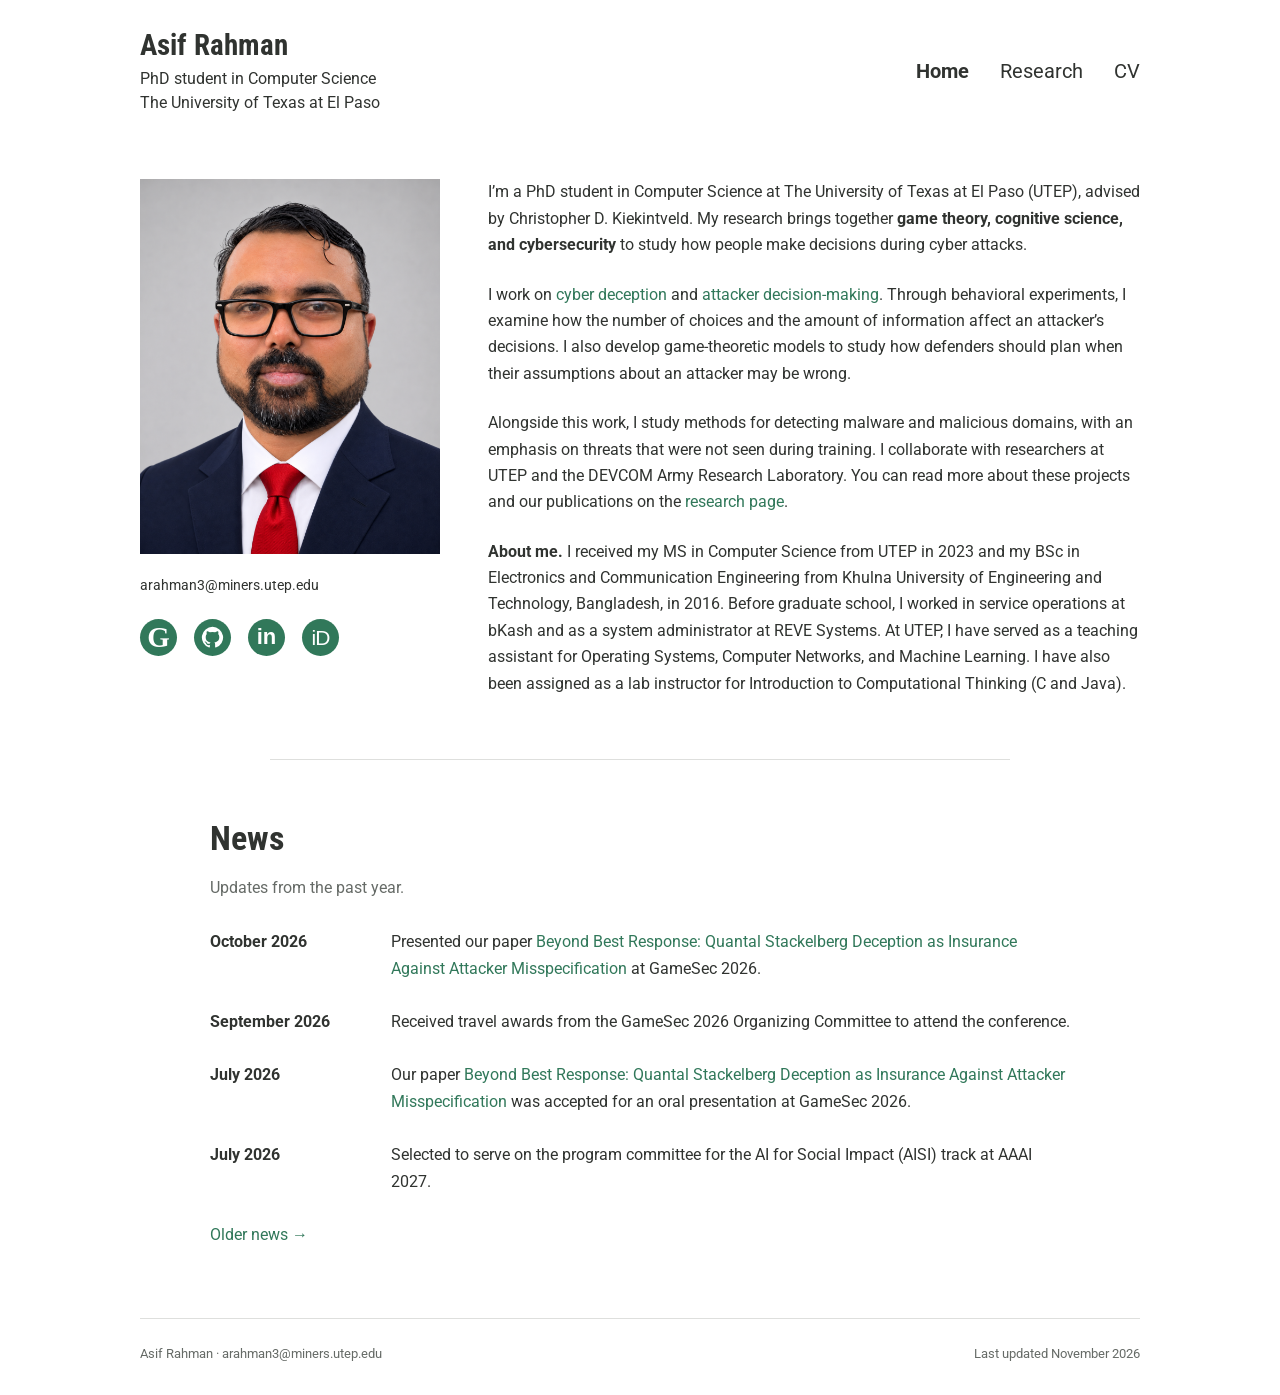
==== index.html @ eb742c4e "Add files via upload" ====
<!doctype html>
<html lang="en">
<head>
  <meta charset="utf-8">
  <meta name="viewport" content="width=device-width, initial-scale=1">
  <title>Asif Rahman | Computer Science, UTEP</title>
  <meta name="description" content="Asif Rahman is a PhD student at UTEP studying cyber deception, game theory, and attacker decision-making.">
  <meta name="author" content="Asif Rahman">
  <link rel="canonical" href="https://asifrahman.is-a.dev/">
  <meta name="theme-color" content="#31785a">
  <link rel="icon" href="assets/favicon.svg" type="image/svg+xml">
  <link rel="stylesheet" href="fonts.css">
  <link rel="stylesheet" href="style.css">
  <script src="assets/news-data.js" defer></script>
  <script src="assets/news.js" defer></script>
</head>
<body>
<a class="skip-link" href="#main">Skip to content</a>
<div class="site-width">
  <header class="site-header">
    <div><a class="site-name" href="index.html">Asif Rahman</a>
      <p class="site-description">PhD student in Computer Science<br>The University of Texas at El Paso</p></div>
    <nav aria-label="Main navigation"><ul class="primary-nav"><li><a href="index.html" aria-current="page">Home</a></li><li><a href="research.html">Research</a></li><li><a href="cv.html">CV</a></li></ul></nav>
  </header>
<main id="main">
  <h1 class="visually-hidden">Asif Rahman — Home</h1>
  <section class="intro" aria-label="About me">
    <aside class="profile" aria-label="Photo and contact links">
      <img class="portrait" src="assets/asif-rahman-formal.png" width="1122" height="1402" alt="Portrait of Asif Rahman wearing black glasses, a navy suit, white shirt, and red tie" fetchpriority="high">
      <a class="email" href="mailto:arahman3@miners.utep.edu">arahman3@miners.utep.edu</a>
      <div class="social-links" aria-label="Academic and professional profiles">
        <a href="https://scholar.google.com/citations?user=FfLKS8AAAAAJ" aria-label="Google Scholar" title="Google Scholar"><span class="scholar-icon" aria-hidden="true">G</span></a>
        <a href="https://github.com/ucchol" aria-label="GitHub" title="GitHub"><svg viewBox="0 0 24 24" aria-hidden="true"><path d="M12 .9a11.1 11.1 0 0 0-3.51 21.63c.55.1.76-.24.76-.54v-2.07c-3.1.67-3.76-1.32-3.76-1.32-.51-1.29-1.24-1.64-1.24-1.64-1.01-.69.08-.68.08-.68 1.12.08 1.71 1.15 1.71 1.15 1 1.7 2.61 1.21 3.25.93.1-.72.39-1.21.71-1.49-2.48-.28-5.09-1.24-5.09-5.52 0-1.22.44-2.22 1.15-3-.12-.28-.5-1.42.11-2.96 0 0 .94-.3 3.05 1.14a10.6 10.6 0 0 1 5.55 0c2.12-1.44 3.05-1.14 3.05-1.14.61 1.54.23 2.68.11 2.96.72.78 1.15 1.78 1.15 3 0 4.29-2.62 5.23-5.11 5.51.4.35.75 1.03.75 2.08v3.05c0 .3.2.65.77.54A11.1 11.1 0 0 0 12 .9Z"/></svg></a>
        <a href="https://www.linkedin.com/in/asif5028/" aria-label="LinkedIn" title="LinkedIn"><span class="linkedin-icon" aria-hidden="true">in</span></a>
        <a href="https://orcid.org/0009-0004-4939-2065" aria-label="ORCID" title="ORCID"><span class="orcid-icon" aria-hidden="true">iD</span></a>
      </div>
    </aside>
    <div class="bio">
      <!-- Edit the biography here. Research and publication details are on research.html. -->
      <p>I’m a PhD student in Computer Science at The University of Texas at El Paso (UTEP), advised by Christopher D. Kiekintveld. My research brings together <strong>game theory, cognitive science, and cybersecurity</strong> to study how people make decisions during cyber attacks.</p>
      <p>I work on <a href="research.html#deception">cyber deception</a> and <a href="research.html#cognition">attacker decision-making</a>. Through behavioral experiments, I examine how the number of choices and the amount of information affect an attacker’s decisions. I also develop game-theoretic models to study how defenders should plan when their assumptions about an attacker may be wrong.</p>
      <p>Alongside this work, I study methods for detecting malware and malicious domains, with an emphasis on threats that were not seen during training. I collaborate with researchers at UTEP and the DEVCOM Army Research Laboratory. You can read more about these projects and our publications on the <a href="research.html">research page</a>.</p>
      <p><strong>About me.</strong> I received my MS in Computer Science from UTEP in 2023 and my BSc in Electronics and Communication Engineering from Khulna University of Engineering and Technology, Bangladesh, in 2016. Before graduate school, I worked in service operations at bKash and as a system administrator at REVE Systems. At UTEP, I have served as a teaching assistant for Operating Systems, Computer Networks, and Machine Learning. I have also been assigned as a lab instructor for Introduction to Computational Thinking (C and Java).</p>
    </div>
  </section>
  <hr class="section-rule">
  <section class="news-section" aria-labelledby="news-heading" id="news">
    <h2 id="news-heading">News</h2>
    <p class="news-intro">Updates from the past year.</p>
<ul class="news-list" data-news-view="recent">
  <li><time datetime="2026-10">October 2026</time><p>Presented our paper <a href="https://link.springer.com/chapter/10.1007/978-3-032-40367-4_14">Beyond Best Response: Quantal Stackelberg Deception as Insurance Against Attacker Misspecification</a> at GameSec 2026.</p></li>
  <li><time datetime="2026-09">September 2026</time><p>Received travel awards from the GameSec 2026 Organizing Committee to attend the conference.</p></li>
  <li><time datetime="2026-07-22">July 2026</time><p>Our paper <a href="https://link.springer.com/chapter/10.1007/978-3-032-40367-4_14">Beyond Best Response: Quantal Stackelberg Deception as Insurance Against Attacker Misspecification</a> was accepted for an oral presentation at GameSec 2026.</p></li>
  <li><time datetime="2026-07-13">July 2026</time><p>Selected to serve on the program committee for the AI for Social Impact (AISI) track at AAAI 2027.</p></li>
</ul>
    <p class="news-archive-link"><a href="older-news.html">Older news →</a></p>
  </section>
</main>
  <footer class="site-footer" id="contact">
    <p>Asif Rahman · <a href="mailto:arahman3@miners.utep.edu">arahman3@miners.utep.edu</a></p>
    <p>Last updated November 2026</p>
  </footer>
</div>
</body>
</html>
---- fonts.css ----
@font-face {
  font-family: 'Site Roboto';
  font-style: normal;
  font-weight: 400;
  font-stretch: normal;
  font-display: swap;
  src: url(assets/roboto-regular.ttf) format('truetype');
}
@font-face {
  font-family: 'Site Roboto';
  font-style: normal;
  font-weight: 700;
  font-stretch: normal;
  font-display: swap;
  src: url(assets/roboto-bold.ttf) format('truetype');
}
@font-face {
  font-family: 'Site Condensed';
  font-style: normal;
  font-weight: 700;
  font-display: swap;
  src: url(assets/roboto-condensed-bold.ttf) format('truetype');
}
---- style.css ----
/* Shared layout. Edit the colors and spacing here. */
:root {
  --ink: #303330;
  --muted: #666b67;
  --green: #31785a;
  --line: #dedfdd;
}
* { box-sizing: border-box; }
html { scroll-padding-top: 28px; }
body { margin: 0; color: var(--ink); background: #fff; font-family: "Site Roboto", Arial, Helvetica, sans-serif; font-size: 16px; line-height: 1.65; }
a { color: var(--green); text-decoration: none; text-underline-offset: .18em; }
a:hover { text-decoration: underline; }
a:focus-visible, summary:focus-visible { outline: 2px solid var(--green); outline-offset: 5px; }
p { margin: 0 0 22px; }
strong { font-weight: 700; }
img { display: block; max-width: 100%; }
.site-width { width: min(100% - 56px, 1000px); margin-inline: auto; }
.site-header { display: flex; justify-content: space-between; align-items: center; gap: 36px; padding-top: 27px; margin-bottom: 64px; }
.site-name { display: inline-block; font-family: "Site Condensed", "Arial Narrow", Arial, sans-serif; font-size: 29px; font-weight: 700; line-height: 1.25; color: var(--ink); }
.site-name:hover { text-decoration: none; color: var(--green); }
.site-description { margin: 4px 0 0; font-size: 16px; line-height: 1.5; }
.primary-nav { display: flex; align-items: center; gap: 31px; flex-shrink: 0; padding: 0; margin: 0; list-style: none; }
.primary-nav a { color: var(--ink); font-size: 20px; line-height: 1.4; }
.primary-nav a[aria-current="page"] { font-weight: 700; }
.primary-nav a:hover { color: var(--green); }
.skip-link { position: absolute; left: 20px; top: -100px; padding: 8px 16px; background: #fff; z-index: 10; }
.skip-link:focus { top: 8px; }
.visually-hidden { position: absolute; width: 1px; height: 1px; overflow: hidden; clip-path: inset(50%); white-space: nowrap; }
.intro { display: grid; grid-template-columns: 300px minmax(0, 1fr); gap: 48px; align-items: start; }
.portrait { width: 300px; height: auto; }
.email { display: inline-block; margin-top: 20px; font-size: 14px; color: var(--ink); overflow-wrap: anywhere; }
.social-links { display: flex; gap: 17px; margin-top: 20px; }
.social-links a { width: 37px; height: 37px; display: inline-flex; align-items: center; justify-content: center; border-radius: 50%; background: var(--green); color: white; }
.social-links a:hover { background: #225b42; text-decoration: none; }
.social-links svg { width: 23px; height: 23px; fill: currentColor; }
.scholar-icon { font-family: Georgia, serif; font-size: 29px; font-weight: 700; line-height: 1; }
.linkedin-icon { font-family: Arial, sans-serif; font-size: 22px; font-weight: 700; line-height: 1; }
.orcid-icon { font-family: Arial, sans-serif; font-size: 21px; line-height: 1; letter-spacing: -1px; }
.bio p { margin-bottom: 23px; }
.bio p:last-child { margin-bottom: 0; }
.section-rule { max-width: 740px; margin: 62px auto 58px; border: 0; border-top: 1px solid var(--line); }
h1, h2 { font-family: "Site Condensed", "Arial Narrow", Arial, sans-serif; font-weight: 700; line-height: 1.2; }
h1 { font-size: 40px; margin: 0 0 26px; }
h2 { font-size: 34px; margin: 0 0 28px; }
h3 { font-size: 18px; line-height: 1.5; margin: 0 0 8px; }
.news-section { max-width: 860px; margin: 0 auto; }
.news-list { list-style: none; margin: 0; padding: 0; }
.news-list li { display: grid; grid-template-columns: 145px minmax(0, 1fr); gap: 36px; padding: 0 0 27px; }
.news-list time { font-weight: 700; }
.news-list p { margin: 0; }
.news-list .news-empty { display: block; }
.news-intro { color: var(--muted); margin: -12px 0 28px; }
.news-archive-link { margin: 0; }
.text-link { display: inline-block; margin-top: 4px; }
.site-footer { border-top: 1px solid var(--line); margin-top: 70px; padding: 24px 0 30px; display: flex; gap: 20px; justify-content: space-between; color: var(--muted); font-size: 13px; }
.site-footer p { margin: 0; }
.site-footer a { color: var(--muted); }
.reading-width { max-width: 860px; margin-inline: auto; }
.section-nav { display: flex; flex-wrap: wrap; gap: 12px 26px; margin: 28px 0 38px; padding-bottom: 22px; border-bottom: 1px solid var(--line); }
.research-themes { margin-bottom: 48px; }
.research-themes p { margin-bottom: 23px; }
.publication-year { font-size: 26px; color: var(--muted); margin-top: 36px; margin-bottom: 22px; }
.publication { margin-bottom: 32px; scroll-margin-top: 28px; }
.publication h3 { font-size: 18px; margin-bottom: 7px; }
.publication p { margin-bottom: 3px; }
.venue { font-style: italic; }
.paper-links { display: flex; flex-wrap: wrap; gap: 18px; margin-top: 7px; font-size: 15px; }
.publication-section > h2 { margin-bottom: 14px; }
.publication-section > p { margin-bottom: 24px; }
.projects-section { border-top: 1px solid var(--line); padding-top: 42px; margin-top: 48px; }
.project { margin-bottom: 28px; }
.project h3 { font-size: 18px; }
.project p { margin-bottom: 5px; }
.cv-download { margin-bottom: 36px; }
.cv-section { margin-top: 38px; }
.cv-section h2 { font-size: 28px; margin-bottom: 22px; }
.cv-row { display: grid; grid-template-columns: 145px minmax(0, 1fr); gap: 30px; margin-bottom: 24px; }
.cv-row time, .cv-date { color: var(--muted); }
.cv-row p { margin: 0; }
.service-list { padding-left: 19px; }
.service-list li { margin-bottom: 8px; }
.back-link { display: inline-block; margin-top: 20px; }
@media (min-width: 1400px) {
  .site-header { margin-bottom: 68px; }
}
@media (max-width: 800px) {
  .site-header { align-items: flex-start; gap: 25px; }
  .primary-nav { gap: 20px; padding-top: 8px; }
  .primary-nav a { font-size: 18px; }
  .site-description { max-width: 340px; }
  .intro { grid-template-columns: 240px minmax(0, 1fr); gap: 32px; }
  .portrait { width: 240px; height: auto; }
  .email { font-size: 12px; }
  .news-list li { grid-template-columns: 130px minmax(0, 1fr); gap: 22px; }
}
@media (max-width: 620px) {
  .site-width { width: calc(100% - 40px); }
  .site-header { display: block; padding-top: 24px; margin-bottom: 34px; }
  .site-name { font-size: 29px; }
  .site-description { max-width: 340px; font-size: 15px; }
  .primary-nav { margin-top: 22px; padding: 0; gap: 12px 21px; flex-wrap: wrap; }
  .primary-nav a { font-size: 17px; }
  .intro { display: block; }
  .profile { max-width: 300px; margin: 0 auto 34px; }
  .portrait { width: 300px; height: auto; }
  .email { font-size: 14px; }
  .bio { font-size: 16px; }
  .section-rule { margin: 40px auto 35px; }
  h1 { font-size: 34px; }
  h2 { font-size: 31px; }
  .news-list li { display: block; padding-bottom: 24px; }
  .news-list time { display: block; margin-bottom: 5px; font-size: 15px; }
  .site-footer { display: block; margin-top: 40px; padding-top: 20px; }
  .site-footer p + p { margin-top: 6px; }
  .cv-row { display: block; }
  .cv-row time, .cv-date { display: block; margin-bottom: 3px; font-size: 15px; }
  .section-nav { gap: 10px 19px; }
}
@media print {
  .site-width { width: 100%; }
  .site-header { margin-bottom: 30px; }
  .primary-nav, .social-links, .skip-link, .section-nav, .cv-download { display: none; }
  body { font-size: 11pt; }
  a { color: inherit; text-decoration: none; }
  .publication, .cv-row { break-inside: avoid; }
  .site-footer { margin-top: 30px; }
}
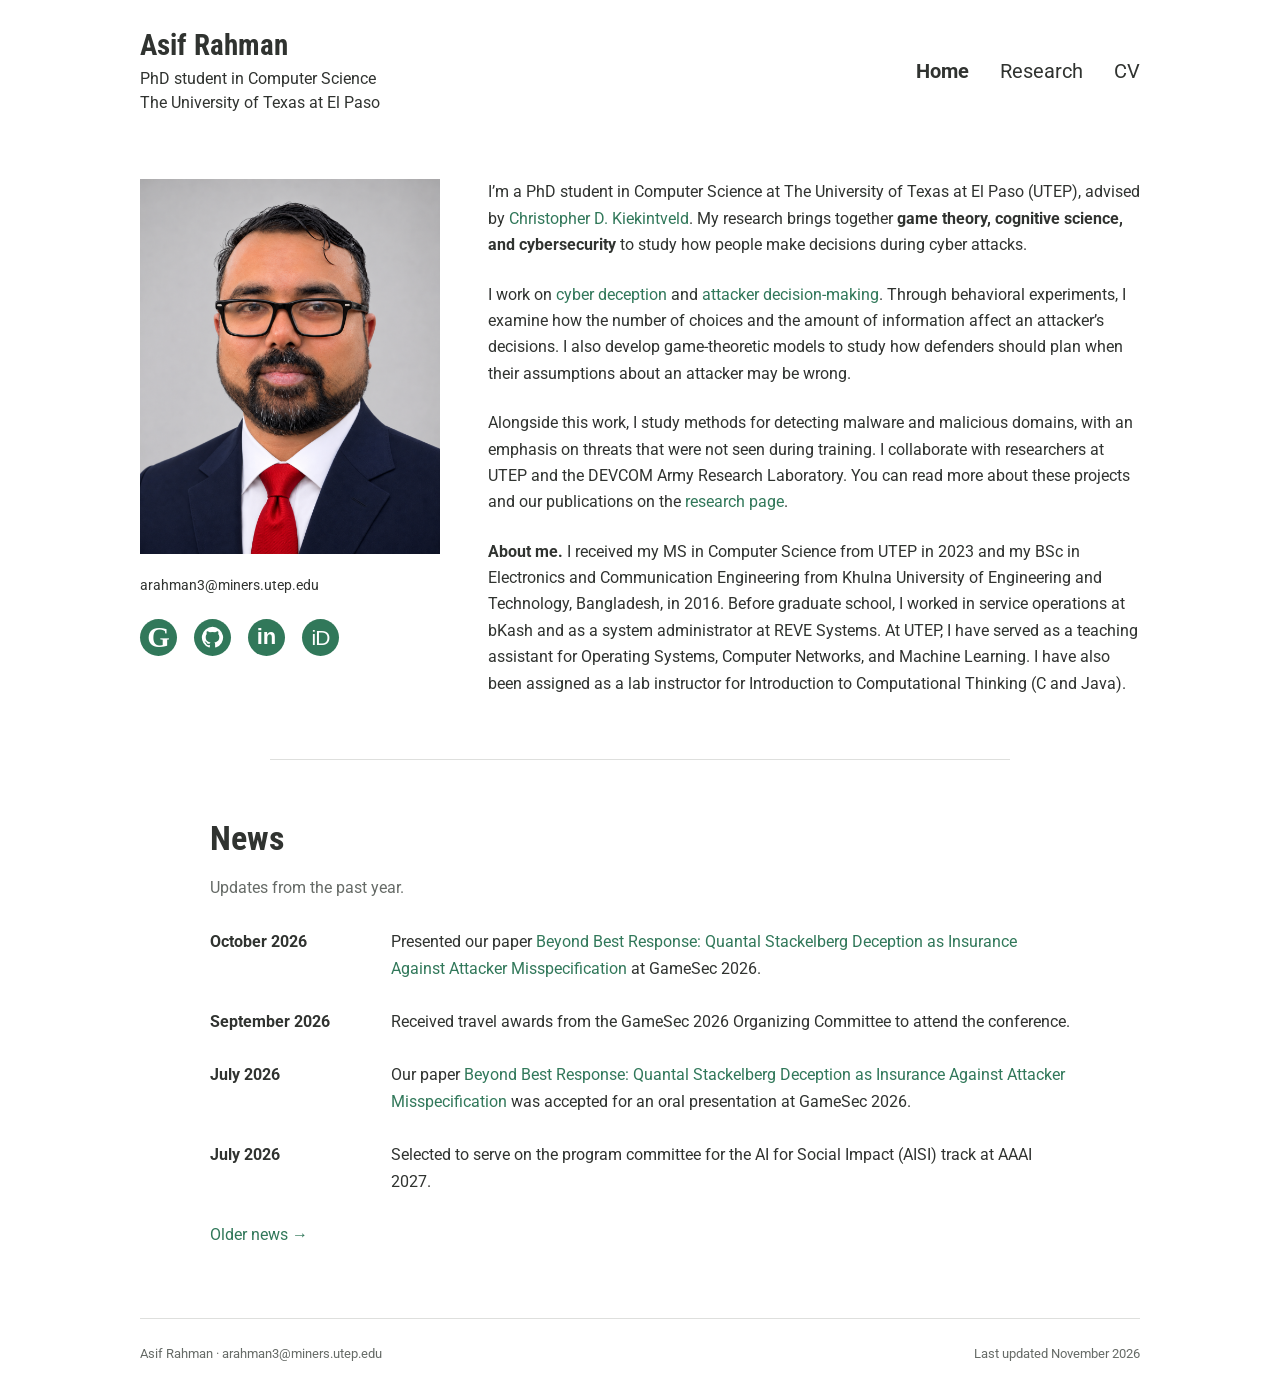
==== commit b5363cdf: "Add hyperlink to advisor's name in biography" ====
--- a/index.html
+++ b/index.html
@@ -37,7 +37,7 @@
     </aside>
     <div class="bio">
       <!-- Edit the biography here. Research and publication details are on research.html. -->
-      <p>I’m a PhD student in Computer Science at The University of Texas at El Paso (UTEP), advised by Christopher D. Kiekintveld. My research brings together <strong>game theory, cognitive science, and cybersecurity</strong> to study how people make decisions during cyber attacks.</p>
+      <p>I’m a PhD student in Computer Science at The University of Texas at El Paso (UTEP), advised by <a href="https://www.cs.utep.edu/kiekintveld/">Christopher D. Kiekintveld</a>. My research brings together <strong>game theory, cognitive science, and cybersecurity</strong> to study how people make decisions during cyber attacks.</p>
       <p>I work on <a href="research.html#deception">cyber deception</a> and <a href="research.html#cognition">attacker decision-making</a>. Through behavioral experiments, I examine how the number of choices and the amount of information affect an attacker’s decisions. I also develop game-theoretic models to study how defenders should plan when their assumptions about an attacker may be wrong.</p>
       <p>Alongside this work, I study methods for detecting malware and malicious domains, with an emphasis on threats that were not seen during training. I collaborate with researchers at UTEP and the DEVCOM Army Research Laboratory. You can read more about these projects and our publications on the <a href="research.html">research page</a>.</p>
       <p><strong>About me.</strong> I received my MS in Computer Science from UTEP in 2023 and my BSc in Electronics and Communication Engineering from Khulna University of Engineering and Technology, Bangladesh, in 2016. Before graduate school, I worked in service operations at bKash and as a system administrator at REVE Systems. At UTEP, I have served as a teaching assistant for Operating Systems, Computer Networks, and Machine Learning. I have also been assigned as a lab instructor for Introduction to Computational Thinking (C and Java).</p>
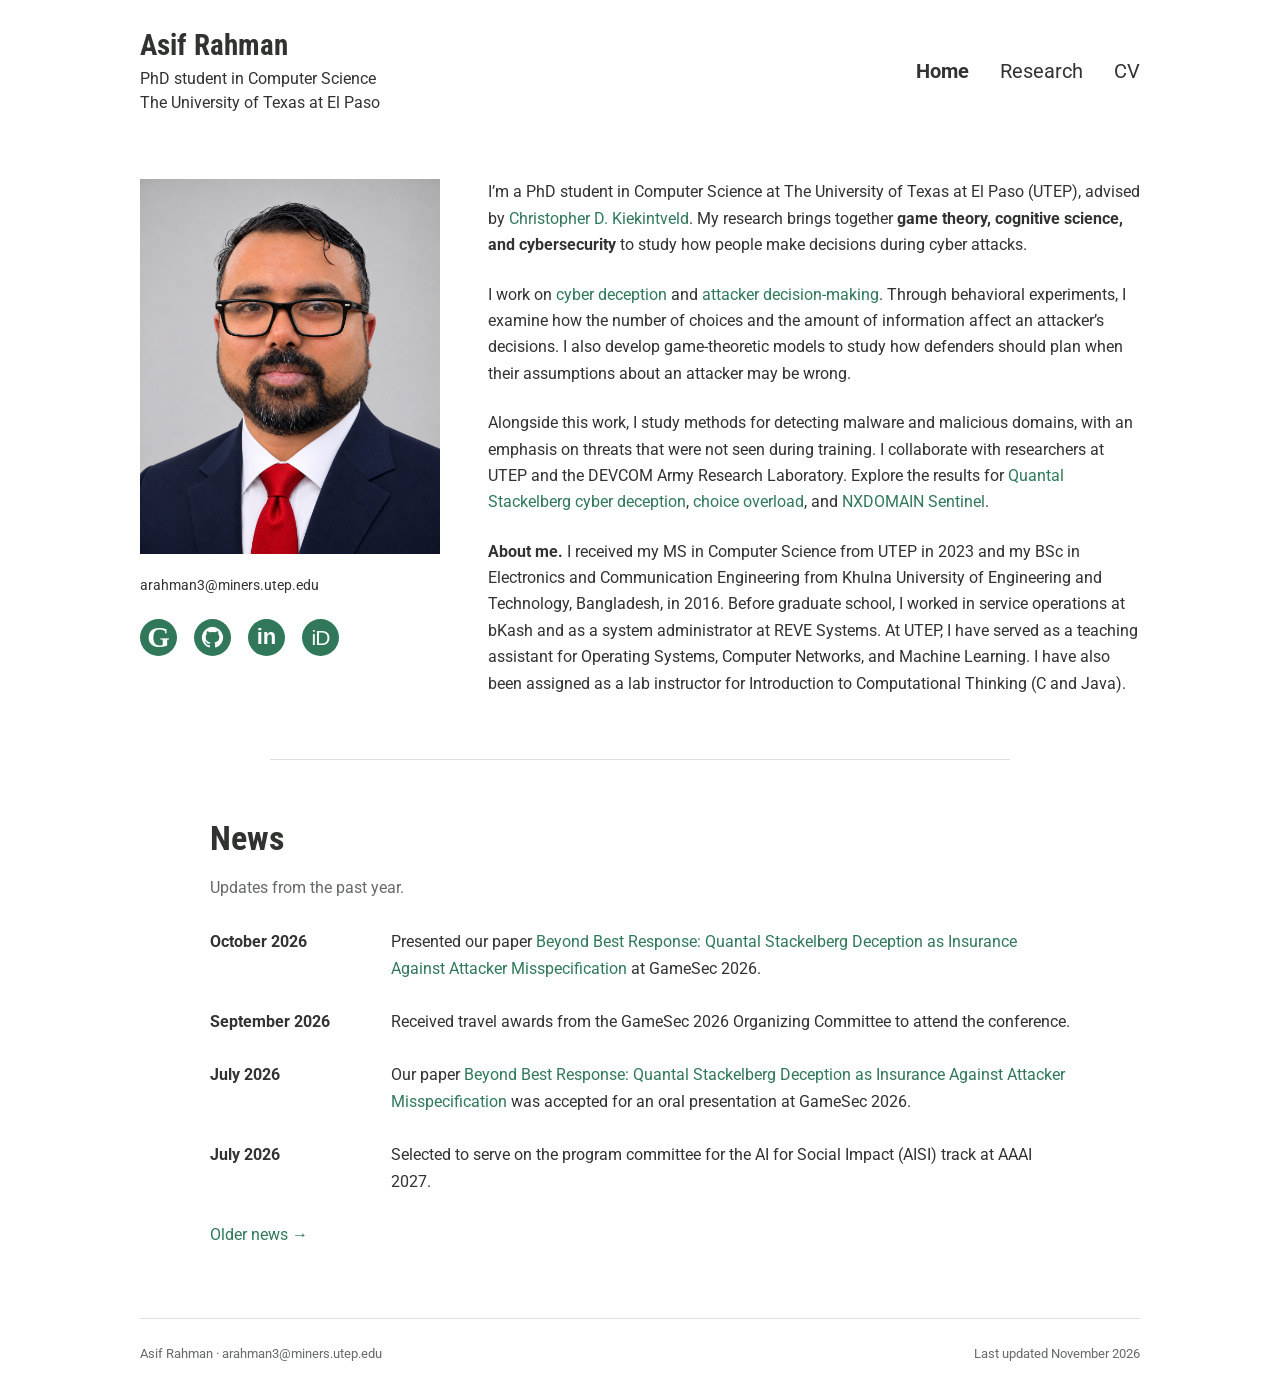
==== commit e2a813fd: "Showcase results from three research projects" ====
--- a/index.html
+++ b/index.html
@@ -39,7 +39,7 @@
       <!-- Edit the biography here. Research and publication details are on research.html. -->
       <p>I’m a PhD student in Computer Science at The University of Texas at El Paso (UTEP), advised by <a href="https://www.cs.utep.edu/kiekintveld/">Christopher D. Kiekintveld</a>. My research brings together <strong>game theory, cognitive science, and cybersecurity</strong> to study how people make decisions during cyber attacks.</p>
       <p>I work on <a href="research.html#deception">cyber deception</a> and <a href="research.html#cognition">attacker decision-making</a>. Through behavioral experiments, I examine how the number of choices and the amount of information affect an attacker’s decisions. I also develop game-theoretic models to study how defenders should plan when their assumptions about an attacker may be wrong.</p>
-      <p>Alongside this work, I study methods for detecting malware and malicious domains, with an emphasis on threats that were not seen during training. I collaborate with researchers at UTEP and the DEVCOM Army Research Laboratory. You can read more about these projects and our publications on the <a href="research.html">research page</a>.</p>
+      <p>Alongside this work, I study methods for detecting malware and malicious domains, with an emphasis on threats that were not seen during training. I collaborate with researchers at UTEP and the DEVCOM Army Research Laboratory. Explore the results for <a href="research.html#qse">Quantal Stackelberg cyber deception</a>, <a href="research.html#choice-overload">choice overload</a>, and <a href="research.html#nxdomain">NXDOMAIN Sentinel</a>.</p>
       <p><strong>About me.</strong> I received my MS in Computer Science from UTEP in 2023 and my BSc in Electronics and Communication Engineering from Khulna University of Engineering and Technology, Bangladesh, in 2016. Before graduate school, I worked in service operations at bKash and as a system administrator at REVE Systems. At UTEP, I have served as a teaching assistant for Operating Systems, Computer Networks, and Machine Learning. I have also been assigned as a lab instructor for Introduction to Computational Thinking (C and Java).</p>
     </div>
   </section>
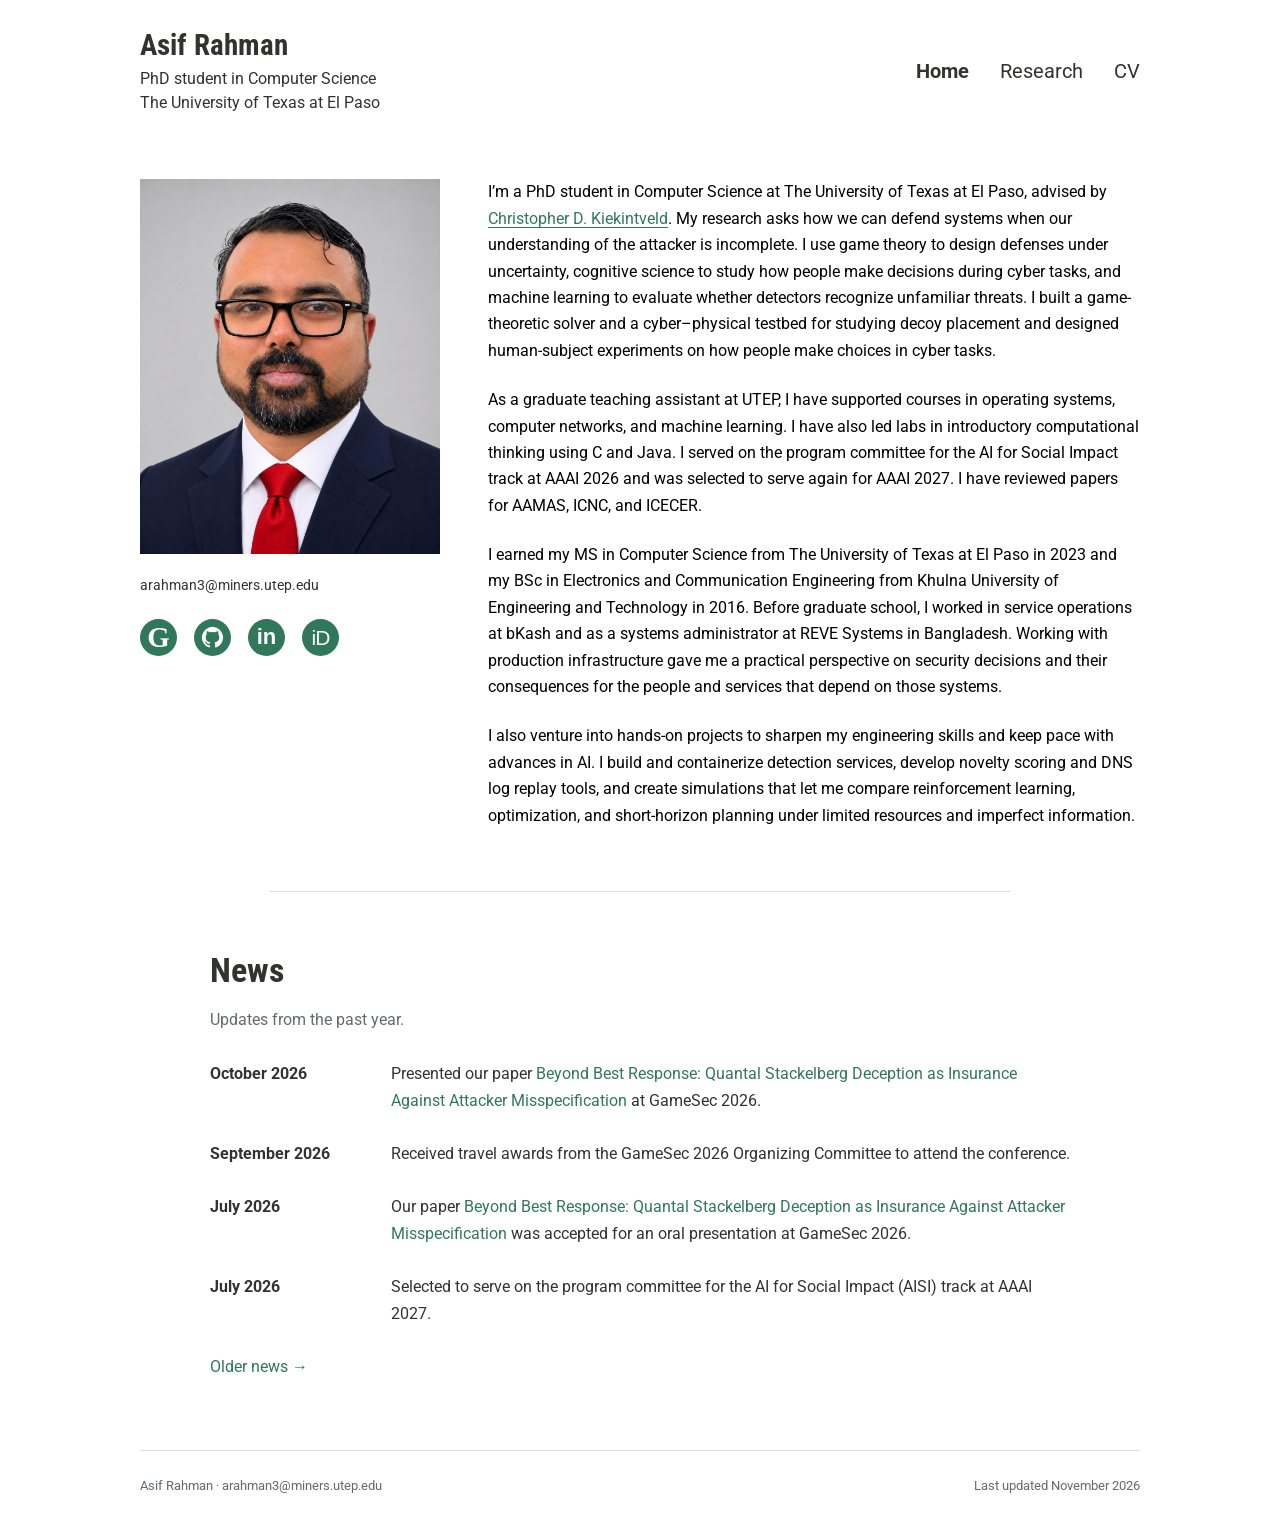
==== commit fc4f53e8: "Update academic profile and research showcase" ====
--- a/index.html
+++ b/index.html
@@ -37,10 +37,10 @@
     </aside>
     <div class="bio">
       <!-- Edit the biography here. Research and publication details are on research.html. -->
-      <p>I’m a PhD student in Computer Science at The University of Texas at El Paso (UTEP), advised by <a href="https://www.cs.utep.edu/kiekintveld/">Christopher D. Kiekintveld</a>. My research brings together <strong>game theory, cognitive science, and cybersecurity</strong> to study how people make decisions during cyber attacks.</p>
-      <p>I work on <a href="research.html#deception">cyber deception</a> and <a href="research.html#cognition">attacker decision-making</a>. Through behavioral experiments, I examine how the number of choices and the amount of information affect an attacker’s decisions. I also develop game-theoretic models to study how defenders should plan when their assumptions about an attacker may be wrong.</p>
-      <p>Alongside this work, I study methods for detecting malware and malicious domains, with an emphasis on threats that were not seen during training. I collaborate with researchers at UTEP and the DEVCOM Army Research Laboratory. Explore the results for <a href="research.html#qse">Quantal Stackelberg cyber deception</a>, <a href="research.html#choice-overload">choice overload</a>, and <a href="research.html#nxdomain">NXDOMAIN Sentinel</a>.</p>
-      <p><strong>About me.</strong> I received my MS in Computer Science from UTEP in 2023 and my BSc in Electronics and Communication Engineering from Khulna University of Engineering and Technology, Bangladesh, in 2016. Before graduate school, I worked in service operations at bKash and as a system administrator at REVE Systems. At UTEP, I have served as a teaching assistant for Operating Systems, Computer Networks, and Machine Learning. I have also been assigned as a lab instructor for Introduction to Computational Thinking (C and Java).</p>
+      <p>I’m a PhD student in Computer Science at The University of Texas at El Paso, advised by <a href="https://www.cs.utep.edu/kiekintveld/">Christopher D. Kiekintveld</a>. My research asks how we can defend systems when our understanding of the attacker is incomplete. I use game theory to design defenses under uncertainty, cognitive science to study how people make decisions during cyber tasks, and machine learning to evaluate whether detectors recognize unfamiliar threats. I built a game-theoretic solver and a cyber–physical testbed for studying decoy placement and designed human-subject experiments on how people make choices in cyber tasks.</p>
+      <p>As a graduate teaching assistant at UTEP, I have supported courses in operating systems, computer networks, and machine learning. I have also led labs in introductory computational thinking using C and Java. I served on the program committee for the AI for Social Impact track at AAAI 2026 and was selected to serve again for AAAI 2027. I have reviewed papers for AAMAS, ICNC, and ICECER.</p>
+      <p>I earned my MS in Computer Science from The University of Texas at El Paso in 2023 and my BSc in Electronics and Communication Engineering from Khulna University of Engineering and Technology in 2016. Before graduate school, I worked in service operations at bKash and as a systems administrator at REVE Systems in Bangladesh. Working with production infrastructure gave me a practical perspective on security decisions and their consequences for the people and services that depend on those systems.</p>
+      <p>I also venture into hands-on projects to sharpen my engineering skills and keep pace with advances in AI. I build and containerize detection services, develop novelty scoring and DNS log replay tools, and create simulations that let me compare reinforcement learning, optimization, and short-horizon planning under limited resources and imperfect information.</p>
     </div>
   </section>
   <hr class="section-rule">
--- a/style.css
+++ b/style.css
@@ -36,6 +36,8 @@
 .scholar-icon { font-family: Georgia, serif; font-size: 29px; font-weight: 700; line-height: 1; }
 .linkedin-icon { font-family: Arial, sans-serif; font-size: 22px; font-weight: 700; line-height: 1; }
 .orcid-icon { font-family: Arial, sans-serif; font-size: 21px; line-height: 1; letter-spacing: -1px; }
+.bio { color: #000; }
+.bio a { text-decoration: underline; }
 .bio p { margin-bottom: 23px; }
 .bio p:last-child { margin-bottom: 0; }
 .section-rule { max-width: 740px; margin: 62px auto 58px; border: 0; border-top: 1px solid var(--line); }
@@ -59,6 +61,9 @@
 .section-nav { display: flex; flex-wrap: wrap; gap: 12px 26px; margin: 28px 0 38px; padding-bottom: 22px; border-bottom: 1px solid var(--line); }
 .research-themes { margin-bottom: 48px; }
 .research-themes p { margin-bottom: 23px; }
+.research-paper-links { display: flex; flex-wrap: wrap; gap: 8px; list-style: none; padding: 0; margin: -10px 0 28px; }
+.research-paper-links a { display: inline-block; border: 1px solid #b8ccbf; border-radius: 999px; background: #f0f6f1; padding: 3px 12px; font-size: 14px; }
+.research-paper-links a:hover { background: #e4efe7; }
 .publication-year { font-size: 26px; color: var(--muted); margin-top: 36px; margin-bottom: 22px; }
 .publication { margin-bottom: 32px; scroll-margin-top: 28px; }
 .publication h3 { font-size: 18px; margin-bottom: 7px; }
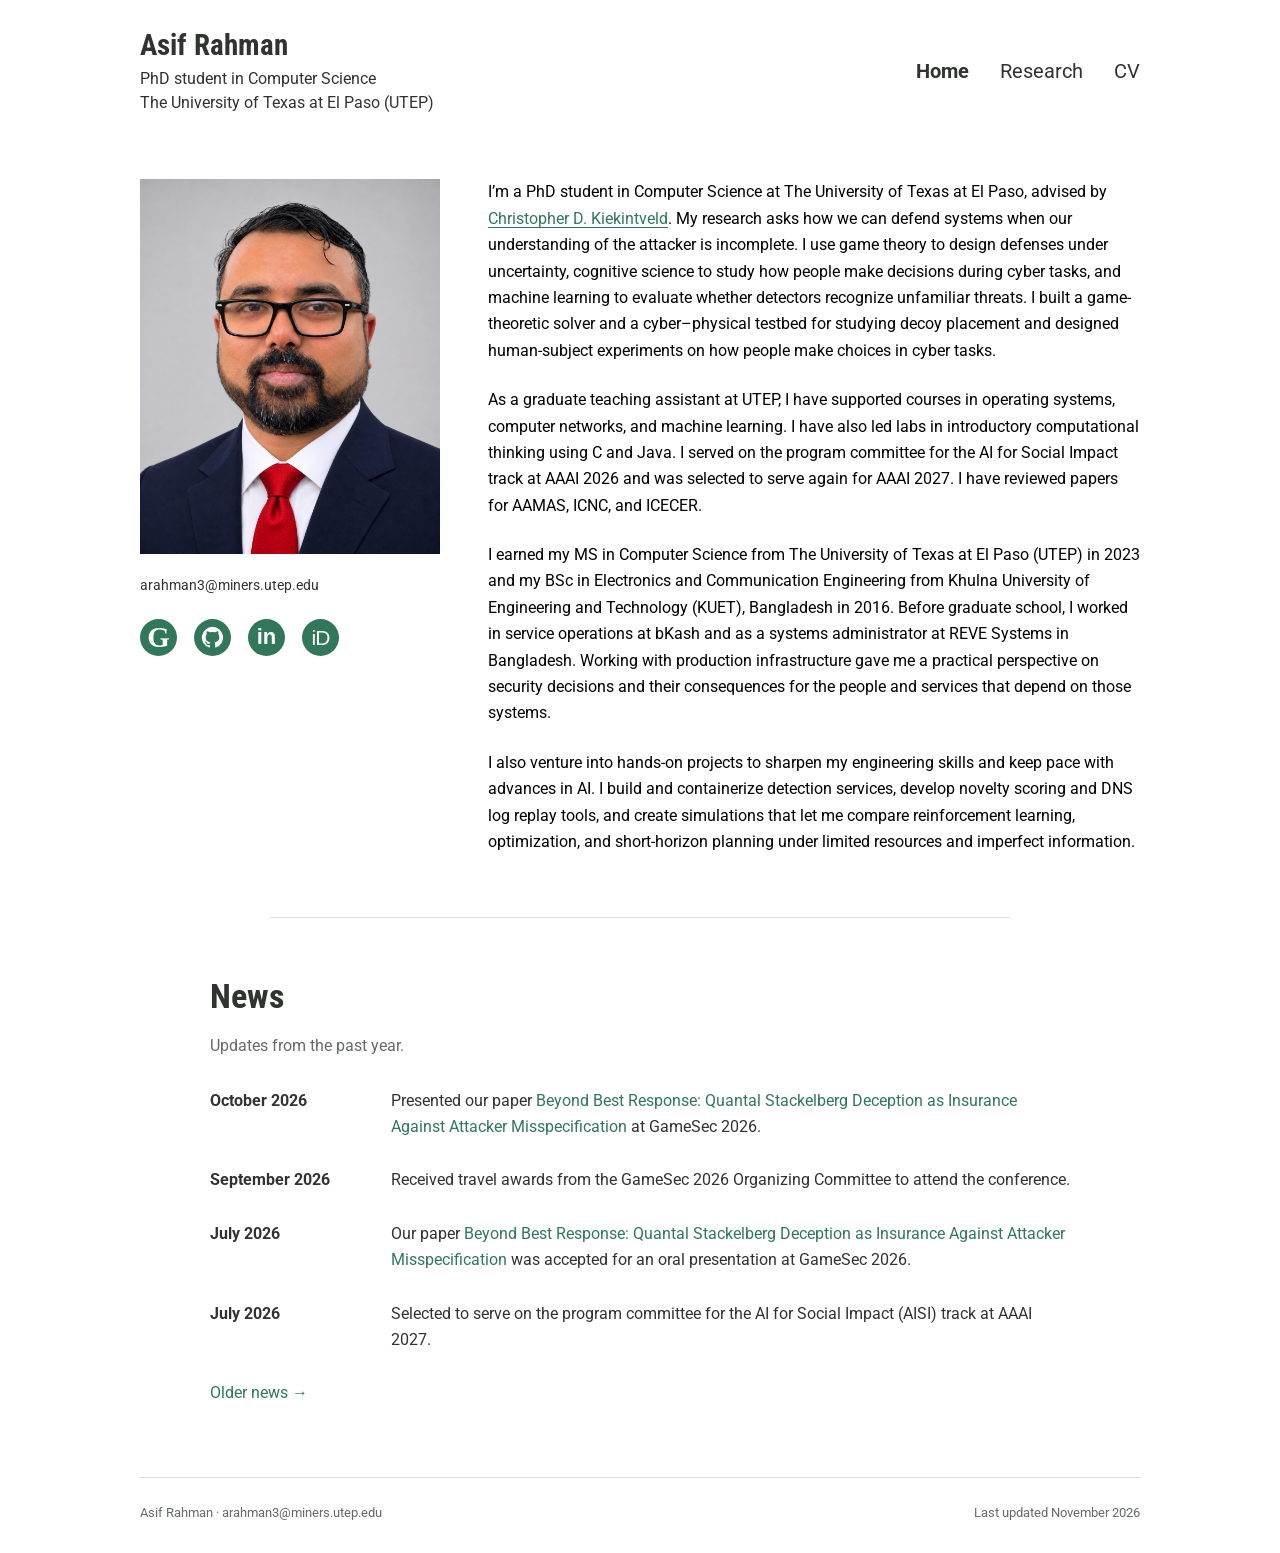
==== commit dc48db70: "Update index.html" ====
--- a/index.html
+++ b/index.html
@@ -19,7 +19,7 @@
 <div class="site-width">
   <header class="site-header">
     <div><a class="site-name" href="index.html">Asif Rahman</a>
-      <p class="site-description">PhD student in Computer Science<br>The University of Texas at El Paso</p></div>
+      <p class="site-description">PhD student in Computer Science<br>The University of Texas at El Paso (UTEP)</p></div>
     <nav aria-label="Main navigation"><ul class="primary-nav"><li><a href="index.html" aria-current="page">Home</a></li><li><a href="research.html">Research</a></li><li><a href="cv.html">CV</a></li></ul></nav>
   </header>
 <main id="main">
@@ -39,7 +39,7 @@
       <!-- Edit the biography here. Research and publication details are on research.html. -->
       <p>I’m a PhD student in Computer Science at The University of Texas at El Paso, advised by <a href="https://www.cs.utep.edu/kiekintveld/">Christopher D. Kiekintveld</a>. My research asks how we can defend systems when our understanding of the attacker is incomplete. I use game theory to design defenses under uncertainty, cognitive science to study how people make decisions during cyber tasks, and machine learning to evaluate whether detectors recognize unfamiliar threats. I built a game-theoretic solver and a cyber–physical testbed for studying decoy placement and designed human-subject experiments on how people make choices in cyber tasks.</p>
       <p>As a graduate teaching assistant at UTEP, I have supported courses in operating systems, computer networks, and machine learning. I have also led labs in introductory computational thinking using C and Java. I served on the program committee for the AI for Social Impact track at AAAI 2026 and was selected to serve again for AAAI 2027. I have reviewed papers for AAMAS, ICNC, and ICECER.</p>
-      <p>I earned my MS in Computer Science from The University of Texas at El Paso in 2023 and my BSc in Electronics and Communication Engineering from Khulna University of Engineering and Technology in 2016. Before graduate school, I worked in service operations at bKash and as a systems administrator at REVE Systems in Bangladesh. Working with production infrastructure gave me a practical perspective on security decisions and their consequences for the people and services that depend on those systems.</p>
+      <p>I earned my MS in Computer Science from The University of Texas at El Paso (UTEP) in 2023 and my BSc in Electronics and Communication Engineering from Khulna University of Engineering and Technology (KUET), Bangladesh in 2016. Before graduate school, I worked in service operations at bKash and as a systems administrator at REVE Systems in Bangladesh. Working with production infrastructure gave me a practical perspective on security decisions and their consequences for the people and services that depend on those systems.</p>
       <p>I also venture into hands-on projects to sharpen my engineering skills and keep pace with advances in AI. I build and containerize detection services, develop novelty scoring and DNS log replay tools, and create simulations that let me compare reinforcement learning, optimization, and short-horizon planning under limited resources and imperfect information.</p>
     </div>
   </section>
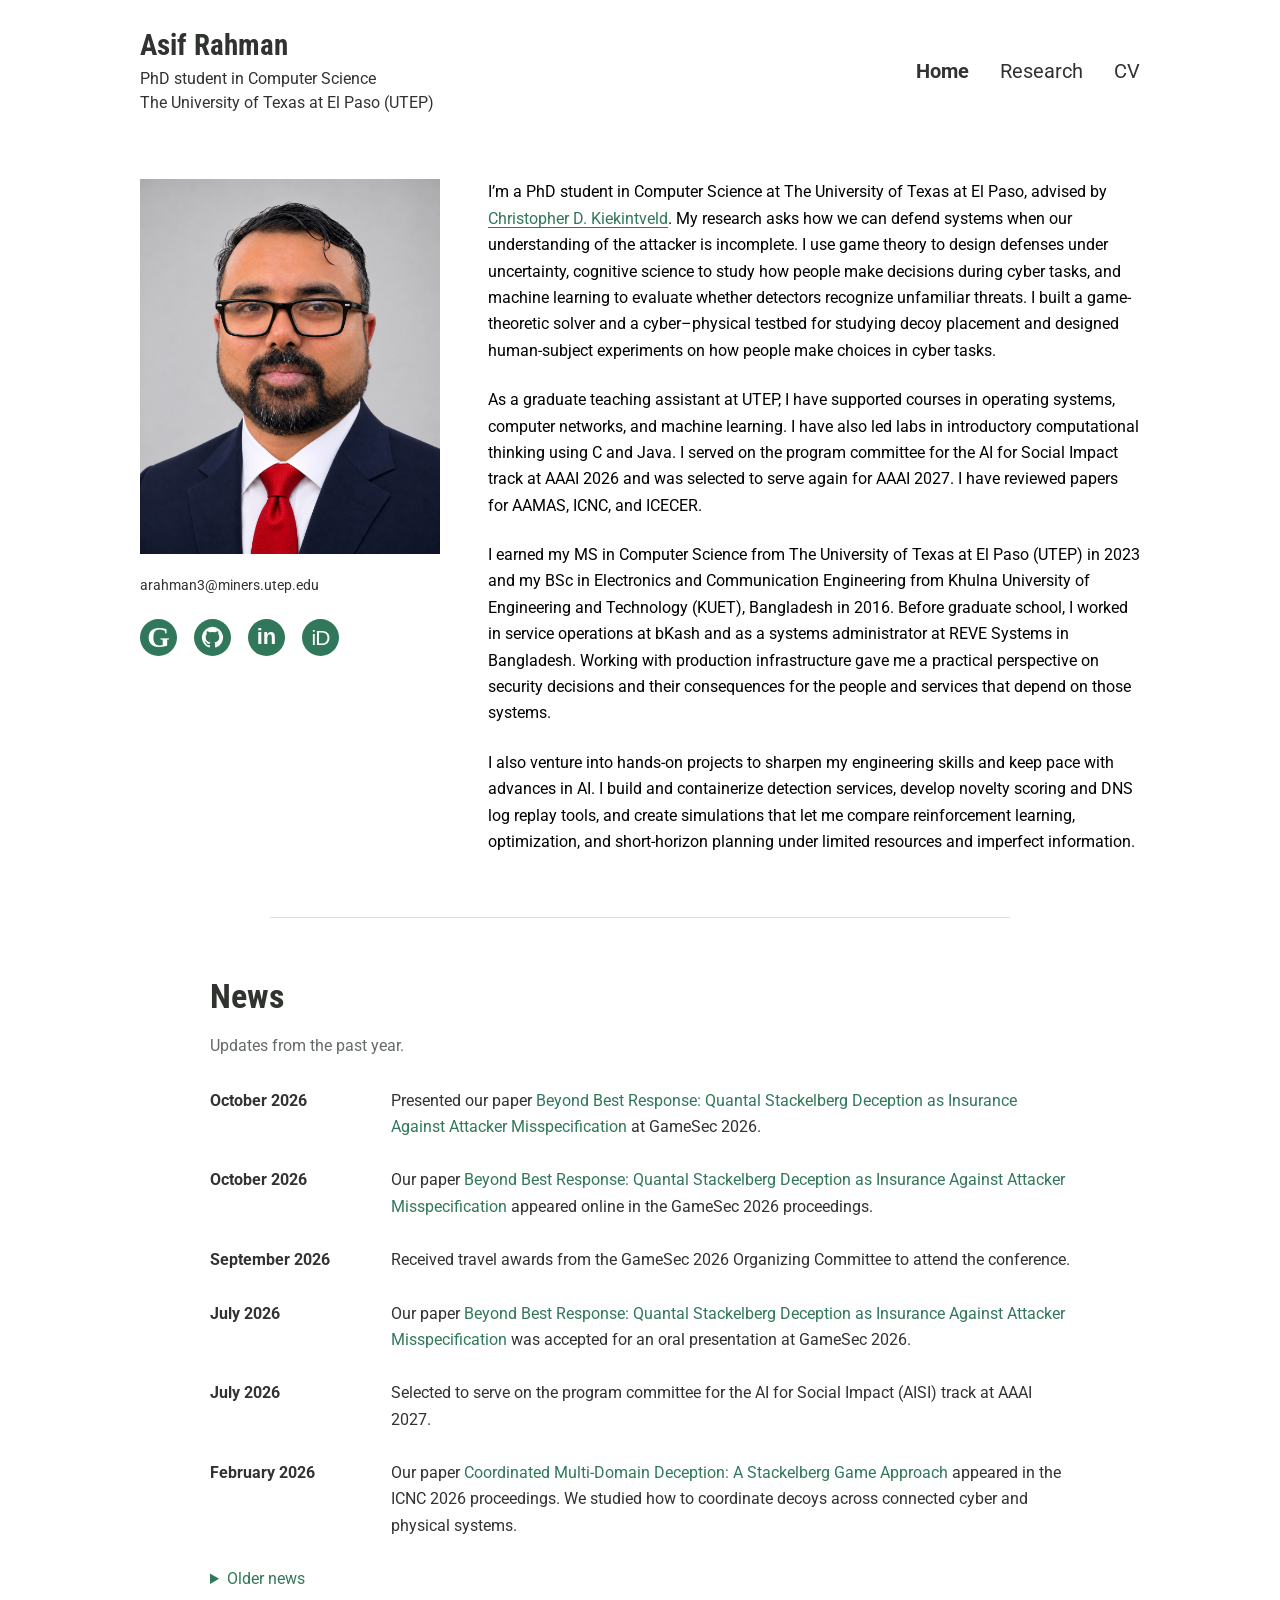
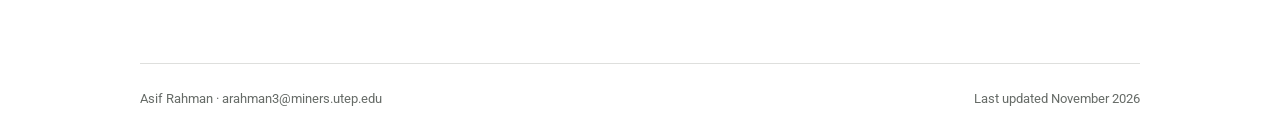
==== commit a02000f6: "Show older website news inline and update paper dates" ====
--- a/index.html
+++ b/index.html
@@ -29,15 +29,15 @@
       <img class="portrait" src="assets/asif-rahman-formal.png" width="1122" height="1402" alt="Portrait of Asif Rahman wearing black glasses, a navy suit, white shirt, and red tie" fetchpriority="high">
       <a class="email" href="mailto:arahman3@miners.utep.edu">arahman3@miners.utep.edu</a>
       <div class="social-links" aria-label="Academic and professional profiles">
-        <a href="https://scholar.google.com/citations?user=FfLKS8AAAAAJ" aria-label="Google Scholar" title="Google Scholar"><span class="scholar-icon" aria-hidden="true">G</span></a>
-        <a href="https://github.com/ucchol" aria-label="GitHub" title="GitHub"><svg viewBox="0 0 24 24" aria-hidden="true"><path d="M12 .9a11.1 11.1 0 0 0-3.51 21.63c.55.1.76-.24.76-.54v-2.07c-3.1.67-3.76-1.32-3.76-1.32-.51-1.29-1.24-1.64-1.24-1.64-1.01-.69.08-.68.08-.68 1.12.08 1.71 1.15 1.71 1.15 1 1.7 2.61 1.21 3.25.93.1-.72.39-1.21.71-1.49-2.48-.28-5.09-1.24-5.09-5.52 0-1.22.44-2.22 1.15-3-.12-.28-.5-1.42.11-2.96 0 0 .94-.3 3.05 1.14a10.6 10.6 0 0 1 5.55 0c2.12-1.44 3.05-1.14 3.05-1.14.61 1.54.23 2.68.11 2.96.72.78 1.15 1.78 1.15 3 0 4.29-2.62 5.23-5.11 5.51.4.35.75 1.03.75 2.08v3.05c0 .3.2.65.77.54A11.1 11.1 0 0 0 12 .9Z"/></svg></a>
-        <a href="https://www.linkedin.com/in/asif5028/" aria-label="LinkedIn" title="LinkedIn"><span class="linkedin-icon" aria-hidden="true">in</span></a>
-        <a href="https://orcid.org/0009-0004-4939-2065" aria-label="ORCID" title="ORCID"><span class="orcid-icon" aria-hidden="true">iD</span></a>
+        <a href="https://scholar.google.com/citations?user=FfLKS8AAAAAJ" target="_blank" rel="noopener" aria-label="Google Scholar" title="Google Scholar"><span class="scholar-icon" aria-hidden="true">G</span></a>
+        <a href="https://github.com/ucchol" target="_blank" rel="noopener" aria-label="GitHub" title="GitHub"><svg viewBox="0 0 24 24" aria-hidden="true"><path d="M12 .9a11.1 11.1 0 0 0-3.51 21.63c.55.1.76-.24.76-.54v-2.07c-3.1.67-3.76-1.32-3.76-1.32-.51-1.29-1.24-1.64-1.24-1.64-1.01-.69.08-.68.08-.68 1.12.08 1.71 1.15 1.71 1.15 1 1.7 2.61 1.21 3.25.93.1-.72.39-1.21.71-1.49-2.48-.28-5.09-1.24-5.09-5.52 0-1.22.44-2.22 1.15-3-.12-.28-.5-1.42.11-2.96 0 0 .94-.3 3.05 1.14a10.6 10.6 0 0 1 5.55 0c2.12-1.44 3.05-1.14 3.05-1.14.61 1.54.23 2.68.11 2.96.72.78 1.15 1.78 1.15 3 0 4.29-2.62 5.23-5.11 5.51.4.35.75 1.03.75 2.08v3.05c0 .3.2.65.77.54A11.1 11.1 0 0 0 12 .9Z"/></svg></a>
+        <a href="https://www.linkedin.com/in/asif5028/" target="_blank" rel="noopener" aria-label="LinkedIn" title="LinkedIn"><span class="linkedin-icon" aria-hidden="true">in</span></a>
+        <a href="https://orcid.org/0009-0004-4939-2065" target="_blank" rel="noopener" aria-label="ORCID" title="ORCID"><span class="orcid-icon" aria-hidden="true">iD</span></a>
       </div>
     </aside>
     <div class="bio">
       <!-- Edit the biography here. Research and publication details are on research.html. -->
-      <p>I’m a PhD student in Computer Science at The University of Texas at El Paso, advised by <a href="https://www.cs.utep.edu/kiekintveld/">Christopher D. Kiekintveld</a>. My research asks how we can defend systems when our understanding of the attacker is incomplete. I use game theory to design defenses under uncertainty, cognitive science to study how people make decisions during cyber tasks, and machine learning to evaluate whether detectors recognize unfamiliar threats. I built a game-theoretic solver and a cyber–physical testbed for studying decoy placement and designed human-subject experiments on how people make choices in cyber tasks.</p>
+      <p>I’m a PhD student in Computer Science at The University of Texas at El Paso, advised by <a href="https://www.cs.utep.edu/kiekintveld/" target="_blank" rel="noopener">Christopher D. Kiekintveld</a>. My research asks how we can defend systems when our understanding of the attacker is incomplete. I use game theory to design defenses under uncertainty, cognitive science to study how people make decisions during cyber tasks, and machine learning to evaluate whether detectors recognize unfamiliar threats. I built a game-theoretic solver and a cyber–physical testbed for studying decoy placement and designed human-subject experiments on how people make choices in cyber tasks.</p>
       <p>As a graduate teaching assistant at UTEP, I have supported courses in operating systems, computer networks, and machine learning. I have also led labs in introductory computational thinking using C and Java. I served on the program committee for the AI for Social Impact track at AAAI 2026 and was selected to serve again for AAAI 2027. I have reviewed papers for AAMAS, ICNC, and ICECER.</p>
       <p>I earned my MS in Computer Science from The University of Texas at El Paso (UTEP) in 2023 and my BSc in Electronics and Communication Engineering from Khulna University of Engineering and Technology (KUET), Bangladesh in 2016. Before graduate school, I worked in service operations at bKash and as a systems administrator at REVE Systems in Bangladesh. Working with production infrastructure gave me a practical perspective on security decisions and their consequences for the people and services that depend on those systems.</p>
       <p>I also venture into hands-on projects to sharpen my engineering skills and keep pace with advances in AI. I build and containerize detection services, develop novelty scoring and DNS log replay tools, and create simulations that let me compare reinforcement learning, optimization, and short-horizon planning under limited resources and imperfect information.</p>
@@ -48,12 +48,26 @@
     <h2 id="news-heading">News</h2>
     <p class="news-intro">Updates from the past year.</p>
 <ul class="news-list" data-news-view="recent">
-  <li><time datetime="2026-10">October 2026</time><p>Presented our paper <a href="https://link.springer.com/chapter/10.1007/978-3-032-40367-4_14">Beyond Best Response: Quantal Stackelberg Deception as Insurance Against Attacker Misspecification</a> at GameSec 2026.</p></li>
+  <li><time datetime="2026-10">October 2026</time><p>Presented our paper <a href="https://link.springer.com/chapter/10.1007/978-3-032-40367-4_14" target="_blank" rel="noopener">Beyond Best Response: Quantal Stackelberg Deception as Insurance Against Attacker Misspecification</a> at GameSec 2026.</p></li>
+  <li><time datetime="2026-10-13">October 2026</time><p>Our paper <a href="https://link.springer.com/chapter/10.1007/978-3-032-40367-4_14" target="_blank" rel="noopener">Beyond Best Response: Quantal Stackelberg Deception as Insurance Against Attacker Misspecification</a> appeared online in the GameSec 2026 proceedings.</p></li>
   <li><time datetime="2026-09">September 2026</time><p>Received travel awards from the GameSec 2026 Organizing Committee to attend the conference.</p></li>
-  <li><time datetime="2026-07-22">July 2026</time><p>Our paper <a href="https://link.springer.com/chapter/10.1007/978-3-032-40367-4_14">Beyond Best Response: Quantal Stackelberg Deception as Insurance Against Attacker Misspecification</a> was accepted for an oral presentation at GameSec 2026.</p></li>
+  <li><time datetime="2026-07-22">July 2026</time><p>Our paper <a href="https://link.springer.com/chapter/10.1007/978-3-032-40367-4_14" target="_blank" rel="noopener">Beyond Best Response: Quantal Stackelberg Deception as Insurance Against Attacker Misspecification</a> was accepted for an oral presentation at GameSec 2026.</p></li>
   <li><time datetime="2026-07-13">July 2026</time><p>Selected to serve on the program committee for the AI for Social Impact (AISI) track at AAAI 2027.</p></li>
+  <li><time datetime="2026-02-16">February 2026</time><p>Our paper <a href="https://doi.org/10.1109/ICNC68183.2026.11416975" target="_blank" rel="noopener">Coordinated Multi-Domain Deception: A Stackelberg Game Approach</a> appeared in the ICNC 2026 proceedings. We studied how to coordinate decoys across connected cyber and physical systems.</p></li>
+  <li><time datetime="2025-11-14">November 2025</time><p>Our paper <a href="https://doi.org/10.1109/Trustcom66490.2025.00287" target="_blank" rel="noopener">MAD-OOD: A Deep Learning Cluster-Driven Framework for an Out-of-Distribution Malware Detection and Classification</a> appeared in the TrustCom 2025 proceedings. We evaluated a method for detecting malware from unfamiliar families.</p></li>
 </ul>
-    <p class="news-archive-link"><a href="older-news.html">Older news →</a></p>
+    <details class="news-archive">
+      <summary>Older news</summary>
+      <ul class="news-list" data-news-view="older">
+        <li><time datetime="2025-10-15">October 2025</time><p>Presented <a href="https://doi.org/10.1007/978-3-032-08067-7_2" target="_blank" rel="noopener">Using Choice Overload to Degrade Cyber Attacks</a> at GameSec 2025 in Athens, Greece.</p></li>
+        <li><time datetime="2025-10-13">October 2025</time><p><a href="https://doi.org/10.1007/978-3-032-08067-7_2" target="_blank" rel="noopener">Using Choice Overload to Degrade Cyber Attacks</a> appeared in the GameSec 2025 proceedings.</p></li>
+        <li><time datetime="2025-10-11">October 2025</time><p>Received a partial travel grant to attend GameSec 2025.</p></li>
+        <li><time datetime="2025-09-29">September 2025</time><p>Selected to serve on the program committee for the AI for Social Impact (AISI) track at AAAI 2026.</p></li>
+        <li><time datetime="2024-12-09">December 2024</time><p>Our paper <a href="https://doi.org/10.1109/ACSACW65225.2024.00034" target="_blank" rel="noopener">Fine-tuning Large Language Models for DGA and DNS Exfiltration Detection</a> appeared in the ACSAC Workshops 2024 proceedings. We evaluated fine-tuned language models for detecting algorithmically generated domains and DNS exfiltration.</p></li>
+        <li><time datetime="2024-11">November 2024</time><p>Passed the qualifying talk for my PhD dissertation.</p></li>
+        <li><time datetime="2024-01">January 2024</time><p>Started my PhD journey at UTEP.</p></li>
+      </ul>
+    </details>
   </section>
 </main>
   <footer class="site-footer" id="contact">
--- a/style.css
+++ b/style.css
@@ -52,7 +52,9 @@
 .news-list p { margin: 0; }
 .news-list .news-empty { display: block; }
 .news-intro { color: var(--muted); margin: -12px 0 28px; }
-.news-archive-link { margin: 0; }
+.news-archive > summary { width: fit-content; color: var(--green); cursor: pointer; }
+.news-archive > summary:hover { text-decoration: underline; text-underline-offset: .18em; }
+.news-archive > .news-list { margin-top: 24px; }
 .text-link { display: inline-block; margin-top: 4px; }
 .site-footer { border-top: 1px solid var(--line); margin-top: 70px; padding: 24px 0 30px; display: flex; gap: 20px; justify-content: space-between; color: var(--muted); font-size: 13px; }
 .site-footer p { margin: 0; }
